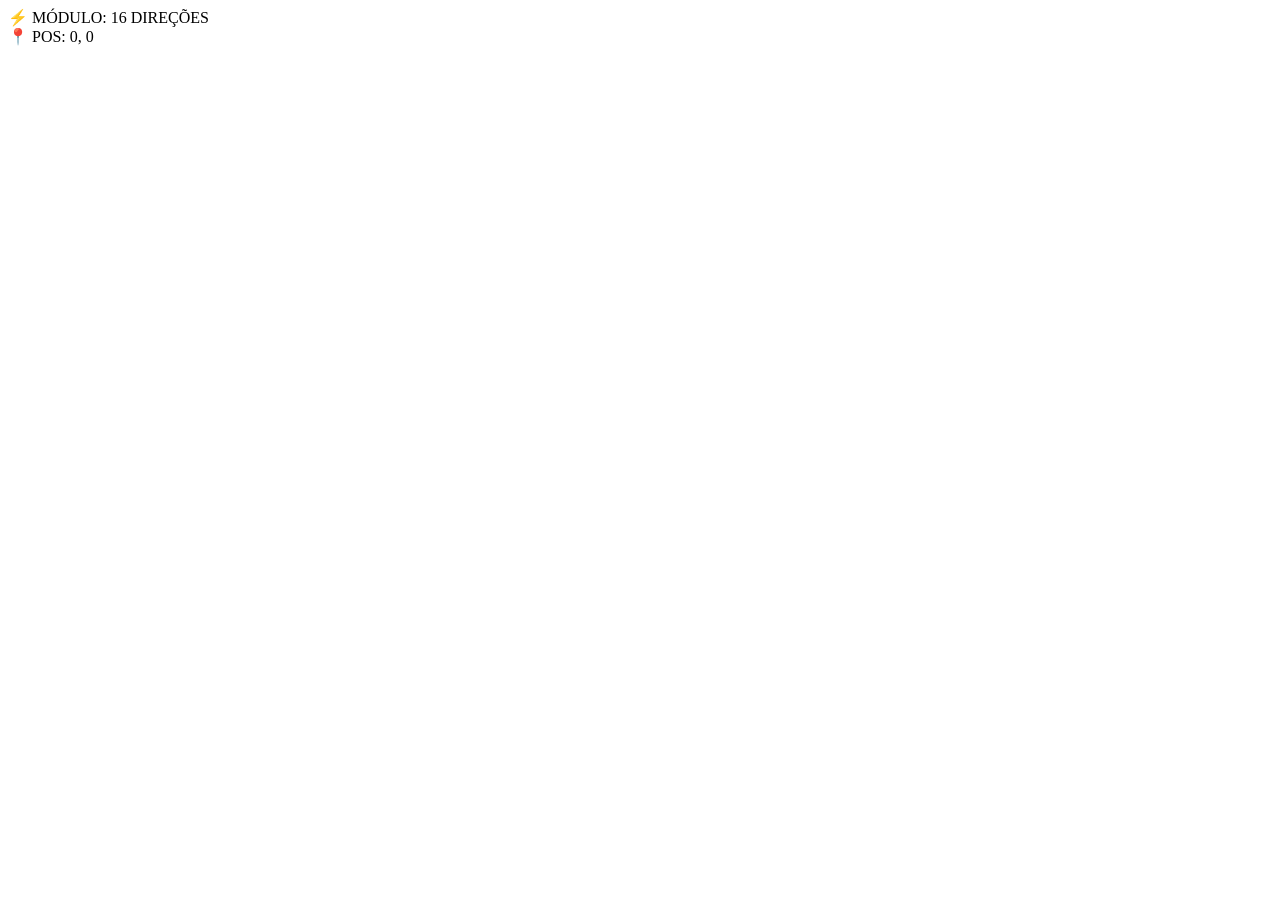
==== map/x/index.html @ fcec40b5 "Criar x/index.html" ====
<!DOCTYPE html>
<html lang="pt-BR">
<head>
    <meta charset="UTF-8">
    <title>ZYRO Engine - Módulo Principal</title>
    <link rel="stylesheet" href="style.css">
</head>
<body>

    <div id="top-bar">
        <div>⚡ MÓDULO: 16 DIREÇÕES</div>
        <div>📍 POS: <span id="coordsDisplay">0, 0</span></div>
    </div>

    <canvas id="gameCanvas"></canvas>

    <div id="controls-container">
        <div id="joystick-zone">
            <div id="joystick-stick"></div>
        </div>
    </div>

    <script src="script.js"></script>
</body>
</html>
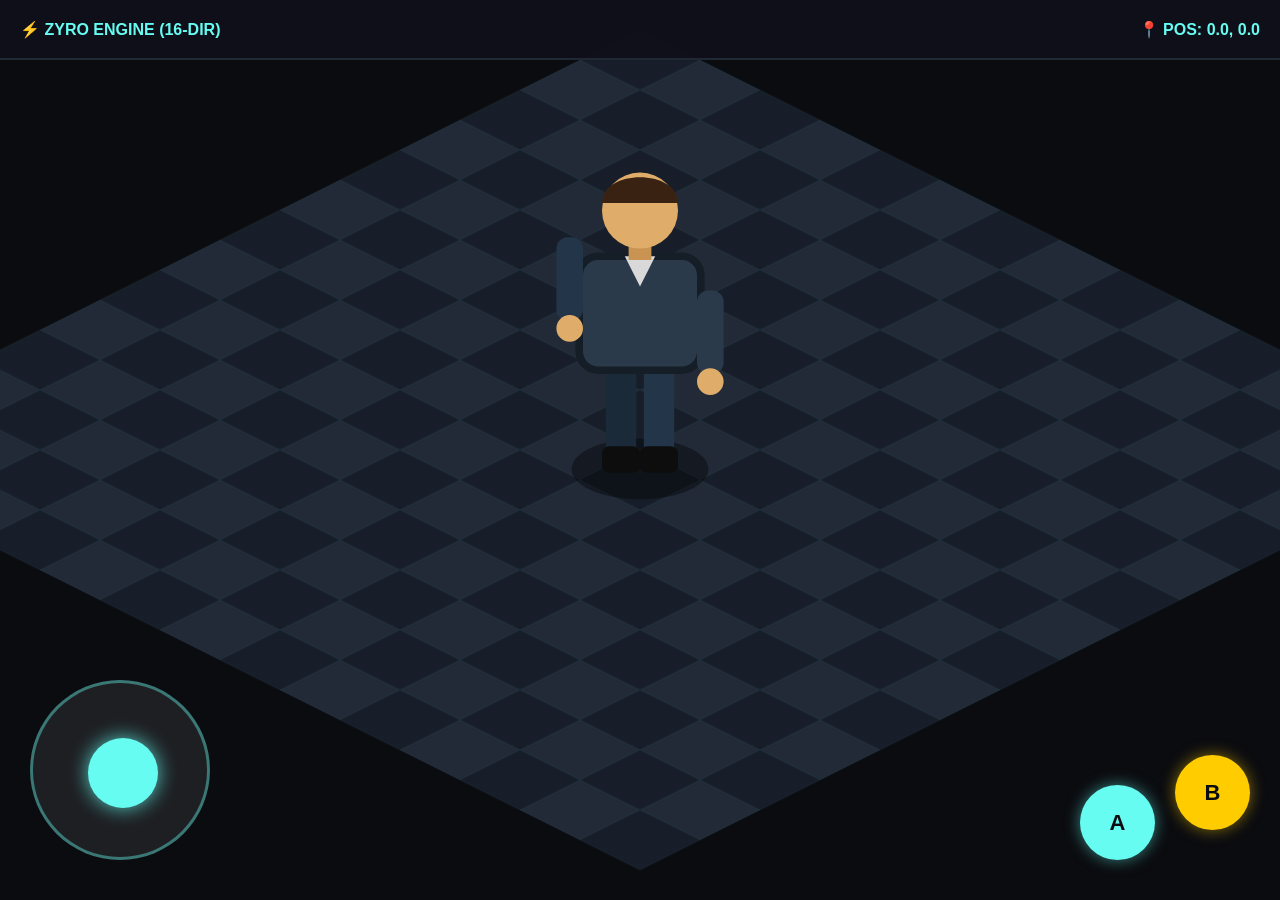
==== commit 93168e96: "Atualizar o index.html" ====
--- a/map/x/index.html
+++ b/map/x/index.html
@@ -2,24 +2,32 @@
 <html lang="pt-BR">
 <head>
     <meta charset="UTF-8">
-    <title>ZYRO Engine - Módulo Principal</title>
+    <meta name="viewport" content="width=device-width, initial-scale=1.0, maximum-scale=1.0, user-scalable=no">
+    <title>ZYRO Engine</title>
     <link rel="stylesheet" href="style.css">
 </head>
 <body>
 
     <div id="top-bar">
-        <div>⚡ MÓDULO: 16 DIREÇÕES</div>
+        <div>⚡ ZYRO ENGINE (16-DIR)</div>
         <div>📍 POS: <span id="coordsDisplay">0, 0</span></div>
     </div>
 
     <canvas id="gameCanvas"></canvas>
 
+    <!-- ZONA DE CONTROLES (JOYSTICK) -->
     <div id="controls-container">
         <div id="joystick-zone">
             <div id="joystick-stick"></div>
         </div>
     </div>
 
+    <!-- ZONA DE BOTÕES DE AÇÃO (DIREITA) -->
+    <div id="action-container">
+        <button class="btn-action btn-a" id="btnA">A</button>
+        <button class="btn-action btn-b" id="btnB">B</button>
+    </div>
+
     <script src="script.js"></script>
 </body>
 </html>
--- a/map/x/style.css
+++ b/map/x/style.css
@@ -0,0 +1,110 @@
+* {
+    box-sizing: border-box;
+    margin: 0;
+    padding: 0;
+    touch-action: none;
+    user-select: none;
+    -webkit-user-select: none;
+    font-family: 'Segoe UI', Tahoma, Geneva, Verdana, sans-serif;
+}
+
+body, html {
+    width: 100%;
+    height: 100%;
+    overflow: hidden;
+    background-color: #0b0c10;
+    color: #fff;
+}
+
+#gameCanvas {
+    width: 100vw;
+    height: 100vh;
+    display: block;
+}
+
+/* HUD Superior */
+#top-bar {
+    position: absolute;
+    top: 0;
+    left: 0;
+    width: 100%;
+    height: 60px;
+    background: rgba(15, 15, 26, 0.95);
+    display: flex;
+    justify-content: space-between;
+    align-items: center;
+    padding: 0 20px;
+    z-index: 10;
+    border-bottom: 2px solid #1f2833;
+    font-size: 16px;
+    font-weight: bold;
+    color: #66fcf1;
+}
+
+/* Joystick (Esquerda) - Gigante e Ergonômico */
+#controls-container {
+    position: absolute;
+    bottom: 40px;
+    left: 30px;
+    z-index: 10;
+}
+
+#joystick-zone {
+    width: 180px;
+    height: 180px;
+    background: rgba(255, 255, 255, 0.08);
+    border: 3px solid rgba(102, 252, 241, 0.4);
+    border-radius: 50%;
+    position: relative;
+    backdrop-filter: blur(4px);
+}
+
+#joystick-stick {
+    width: 70px;
+    height: 70px;
+    background: #66fcf1;
+    border-radius: 50%;
+    position: absolute;
+    top: 55px;
+    left: 55px;
+    box-shadow: 0 0 20px rgba(102, 252, 241, 0.8);
+    pointer-events: none;
+}
+
+/* Botões de Ação (Direita) */
+#action-container {
+    position: absolute;
+    bottom: 40px;
+    right: 30px;
+    z-index: 10;
+    display: flex;
+    gap: 20px;
+    align-items: flex-end;
+}
+
+.btn-action {
+    width: 75px;
+    height: 75px;
+    border-radius: 50%;
+    border: none;
+    font-size: 22px;
+    font-weight: bold;
+    color: #0b0c10;
+    background: #66fcf1;
+    box-shadow: 0 0 15px rgba(102, 252, 241, 0.5);
+    display: flex;
+    justify-content: center;
+    align-items: center;
+    cursor: pointer;
+}
+
+.btn-action:active {
+    transform: scale(0.92);
+    background: #45a29e;
+}
+
+.btn-b {
+    margin-bottom: 30px; /* Efeito escalonado clássico de controle */
+    background: #ffcc00;
+    box-shadow: 0 0 15px rgba(255, 204, 0, 0.5);
+}
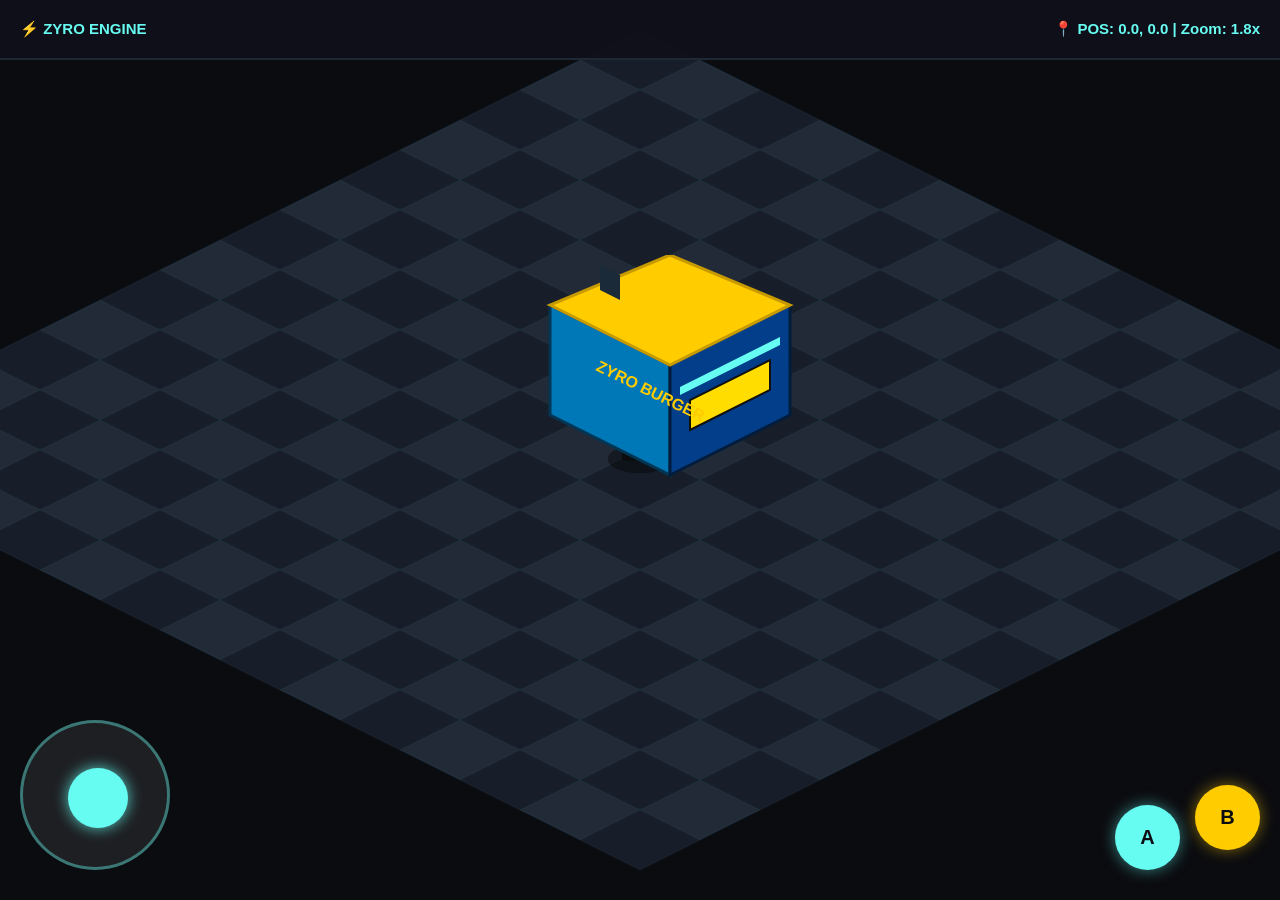
==== commit 626bcd49: "Atualizar o index.html" ====
--- a/map/x/index.html
+++ b/map/x/index.html
@@ -9,8 +9,8 @@
 <body>
 
     <div id="top-bar">
-        <div>⚡ ZYRO ENGINE (16-DIR)</div>
-        <div>📍 POS: <span id="coordsDisplay">0, 0</span></div>
+        <div>⚡ ZYRO ENGINE</div>
+        <div>📍 POS: <span id="coordsDisplay">0.0, 0.0</span></div>
     </div>
 
     <canvas id="gameCanvas"></canvas>
@@ -22,7 +22,7 @@
         </div>
     </div>
 
-    <!-- ZONA DE BOTÕES DE AÇÃO (DIREITA) -->
+    <!-- ZONA DE BOTÕES DE AÇÃO -->
     <div id="action-container">
         <button class="btn-action btn-a" id="btnA">A</button>
         <button class="btn-action btn-b" id="btnB">B</button>
--- a/map/x/style.css
+++ b/map/x/style.css
@@ -36,22 +36,22 @@
     padding: 0 20px;
     z-index: 10;
     border-bottom: 2px solid #1f2833;
-    font-size: 16px;
+    font-size: 15px;
     font-weight: bold;
     color: #66fcf1;
 }
 
-/* Joystick (Esquerda) - Gigante e Ergonômico */
+/* Joystick Ergonomia */
 #controls-container {
     position: absolute;
-    bottom: 40px;
-    left: 30px;
+    bottom: 30px;
+    left: 20px;
     z-index: 10;
 }
 
 #joystick-zone {
-    width: 180px;
-    height: 180px;
+    width: 150px;
+    height: 150px;
     background: rgba(255, 255, 255, 0.08);
     border: 3px solid rgba(102, 252, 241, 0.4);
     border-radius: 50%;
@@ -60,34 +60,34 @@
 }
 
 #joystick-stick {
-    width: 70px;
-    height: 70px;
+    width: 60px;
+    height: 60px;
     background: #66fcf1;
     border-radius: 50%;
     position: absolute;
-    top: 55px;
-    left: 55px;
-    box-shadow: 0 0 20px rgba(102, 252, 241, 0.8);
+    top: 45px;
+    left: 45px;
+    box-shadow: 0 0 15px rgba(102, 252, 241, 0.8);
     pointer-events: none;
 }
 
-/* Botões de Ação (Direita) */
+/* Botões de Ação */
 #action-container {
     position: absolute;
-    bottom: 40px;
-    right: 30px;
+    bottom: 30px;
+    right: 20px;
     z-index: 10;
     display: flex;
-    gap: 20px;
+    gap: 15px;
     align-items: flex-end;
 }
 
 .btn-action {
-    width: 75px;
-    height: 75px;
+    width: 65px;
+    height: 65px;
     border-radius: 50%;
     border: none;
-    font-size: 22px;
+    font-size: 20px;
     font-weight: bold;
     color: #0b0c10;
     background: #66fcf1;
@@ -96,6 +96,7 @@
     justify-content: center;
     align-items: center;
     cursor: pointer;
+    transition: transform 0.1s, background 0.1s;
 }
 
 .btn-action:active {
@@ -104,7 +105,7 @@
 }
 
 .btn-b {
-    margin-bottom: 30px; /* Efeito escalonado clássico de controle */
+    margin-bottom: 20px;
     background: #ffcc00;
     box-shadow: 0 0 15px rgba(255, 204, 0, 0.5);
 }
